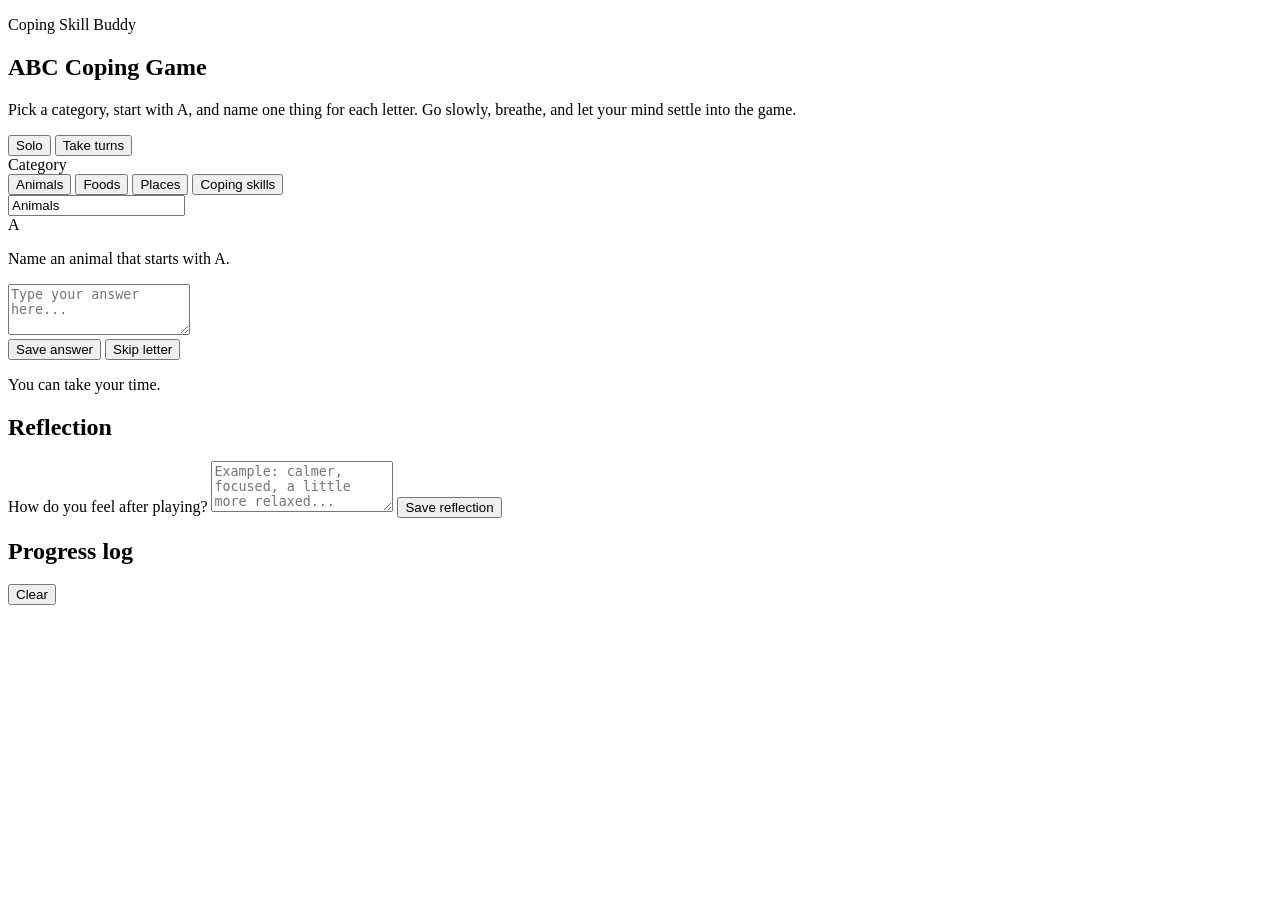
==== abc-game/index.html @ 7b6cfbcb "Publish ABC game page" ====
<!DOCTYPE html>
<html lang="en">
<head>
  <meta charset="UTF-8" />
  <meta name="viewport" content="width=device-width, initial-scale=1.0" />
  <title>ABC Coping Game</title>
  <link rel="stylesheet" href="style.css" />
</head>
<body>
  <main class="app">
    <section class="hero">
      <p class="eyebrow">Coping Skill Buddy</p>
      <h1>ABC Coping Game</h1>
      <p class="intro">Pick a category, start with A, and name one thing for each letter. Go slowly, breathe, and let your mind settle into the game.</p>
    </section>

    <section class="controls" aria-label="Game controls">
      <div class="mode-row">
        <button class="mode-button active" data-mode="solo" type="button">Solo</button>
        <button class="mode-button" data-mode="turns" type="button">Take turns</button>
      </div>

      <label for="categoryInput">Category</label>
      <div class="category-buttons" aria-label="Quick category buttons">
        <button type="button" data-category="Animals">Animals</button>
        <button type="button" data-category="Foods">Foods</button>
        <button type="button" data-category="Places">Places</button>
        <button type="button" data-category="Coping skills">Coping skills</button>
      </div>
      <input id="categoryInput" type="text" value="Animals" />
    </section>

    <section class="game-card" aria-label="Current letter challenge">
      <div class="letter" id="currentLetter">A</div>
      <p id="promptText">Name an animal that starts with A.</p>
      <textarea id="answerInput" rows="3" placeholder="Type your answer here..."></textarea>
      <div class="actions">
        <button id="saveButton" type="button">Save answer</button>
        <button id="skipButton" class="secondary" type="button">Skip letter</button>
      </div>
      <p id="encouragement" class="encouragement" aria-live="polite">You can take your time.</p>
    </section>

    <section class="reflection" aria-label="Reflection panel">
      <h2>Reflection</h2>
      <label for="reflectionInput">How do you feel after playing?</label>
      <textarea id="reflectionInput" rows="3" placeholder="Example: calmer, focused, a little more relaxed..."></textarea>
      <button id="saveReflectionButton" type="button">Save reflection</button>
    </section>

    <section class="progress" aria-label="Progress log">
      <div class="progress-header">
        <h2>Progress log</h2>
        <button id="clearButton" class="secondary" type="button">Clear</button>
      </div>
      <div id="progressList" class="progress-list"></div>
    </section>
  </main>

  <script src="script.js"></script>
</body>
</html>
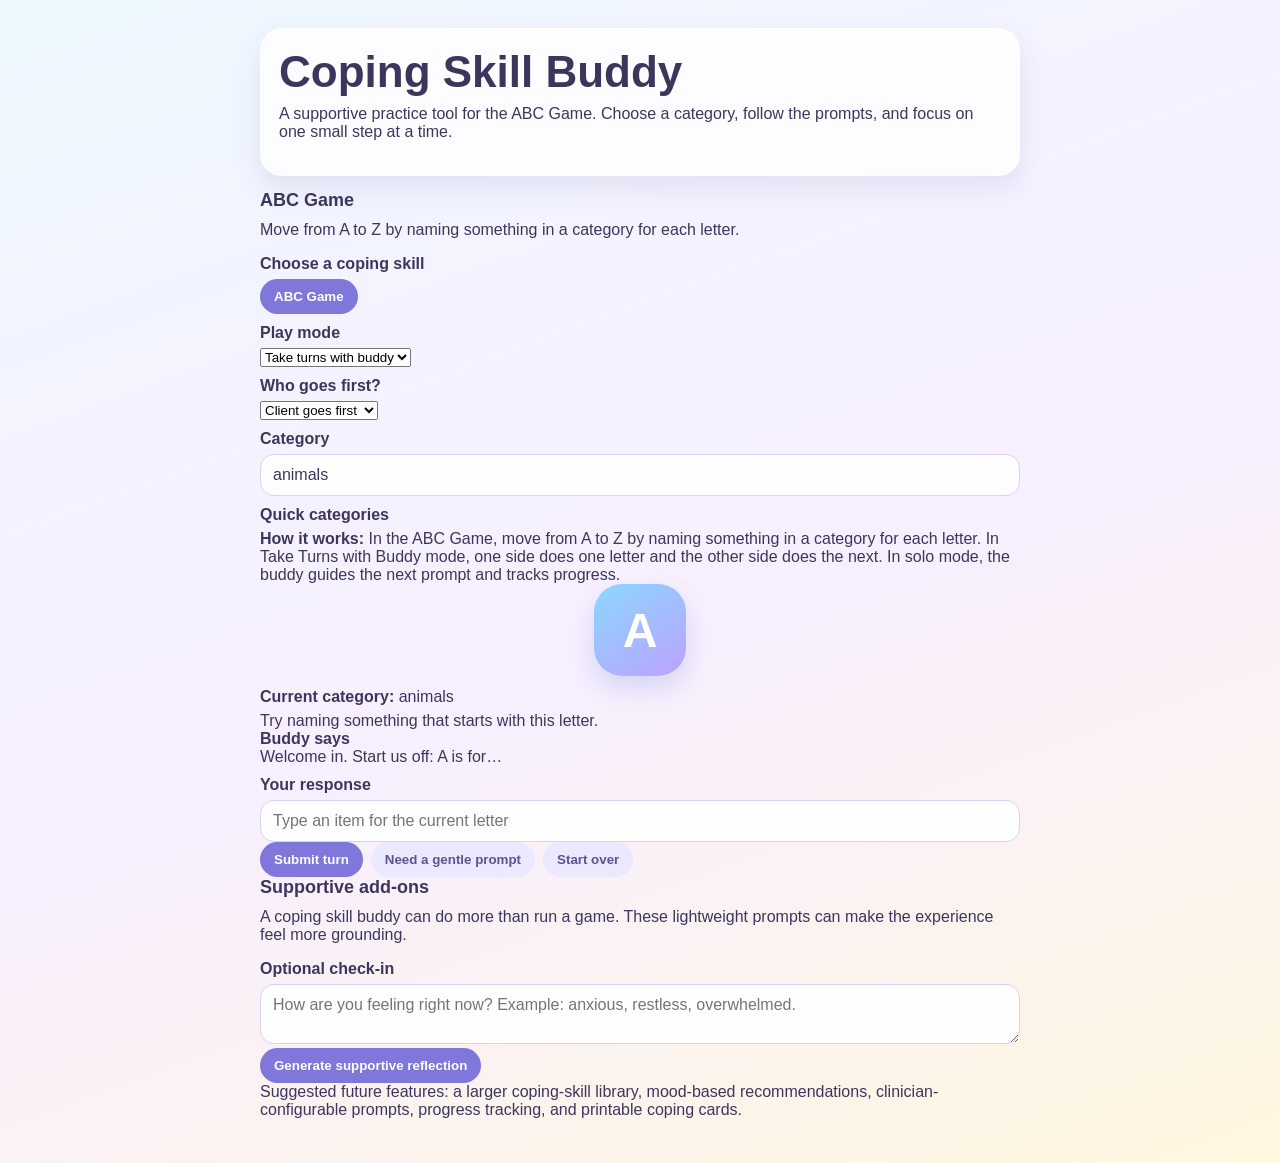
==== commit 66da1ff8: "Update ABC game page to match uploaded buddy HTML" ====
--- a/abc-game/index.html
+++ b/abc-game/index.html
@@ -3,57 +3,106 @@
 <head>
   <meta charset="UTF-8" />
   <meta name="viewport" content="width=device-width, initial-scale=1.0" />
-  <title>ABC Coping Game</title>
+  <title>Coping Skill Buddy - ABC Game</title>
   <link rel="stylesheet" href="style.css" />
 </head>
 <body>
   <main class="app">
     <section class="hero">
-      <p class="eyebrow">Coping Skill Buddy</p>
-      <h1>ABC Coping Game</h1>
-      <p class="intro">Pick a category, start with A, and name one thing for each letter. Go slowly, breathe, and let your mind settle into the game.</p>
+      <h1>Coping Skill Buddy</h1>
+      <p>A supportive practice tool for the ABC Game. Choose a category, follow the prompts, and focus on one small step at a time.</p>
     </section>
 
-    <section class="controls" aria-label="Game controls">
-      <div class="mode-row">
-        <button class="mode-button active" data-mode="solo" type="button">Solo</button>
-        <button class="mode-button" data-mode="turns" type="button">Take turns</button>
+    <section class="grid">
+      <div class="card">
+        <h2>ABC Game</h2>
+        <p class="subtle">Move from A to Z by naming something in a category for each letter.</p>
+
+        <div class="field">
+          <label>Choose a coping skill</label>
+          <div class="tab-row" aria-label="Coping skill tabs">
+            <button class="tab-button active" type="button">ABC Game</button>
+          </div>
+        </div>
+
+        <div class="row" id="abcControls">
+          <div class="field" id="modeField">
+            <label for="mode">Play mode</label>
+            <select id="mode">
+              <option value="turns">Take turns with buddy</option>
+              <option value="solo">Solo practice</option>
+            </select>
+          </div>
+          <div class="field" id="firstTurnField">
+            <label for="firstTurn">Who goes first?</label>
+            <select id="firstTurn">
+              <option value="client">Client goes first</option>
+              <option value="buddy">Buddy goes first</option>
+            </select>
+          </div>
+          <div class="field" id="categoryField">
+            <label for="category">Category</label>
+            <input id="category" type="text" value="animals" placeholder="Examples: animals, foods, places" />
+          </div>
+        </div>
+
+        <div class="field" id="quickCategoryField">
+          <label>Quick categories</label>
+          <div class="chips" id="quickCategories"></div>
+        </div>
+
+        <div class="helper" id="gameInstructions">
+          <strong>How it works:</strong>
+          In the ABC Game, move from A to Z by naming something in a category for each letter. In Take Turns with Buddy mode, one side does one letter and the other side does the next. In solo mode, the buddy guides the next prompt and tracks progress.
+        </div>
+
+        <div class="game-panel" id="gamePanel">
+          <div class="letter-box" id="abcPanel">
+            <div class="letter" id="currentLetter">A</div>
+            <div>
+              <div><strong>Current category:</strong> <span id="currentCategory">animals</span></div>
+              <div class="subtle" style="margin:6px 0 0;">Try naming something that starts with this letter.</div>
+            </div>
+          </div>
+
+          <div class="buddy-box" id="standardBuddyBox">
+            <strong>Buddy says</strong>
+            <div id="buddyMessage">Welcome in. Start us off: A is for…</div>
+          </div>
+
+          <div class="field" id="abcResponseField">
+            <label for="response">Your response</label>
+            <input id="response" type="text" placeholder="Type an item for the current letter" />
+          </div>
+
+          <div class="actions">
+            <button class="primary" id="submitBtn">Submit turn</button>
+            <button class="secondary" id="hintBtn">Need a gentle prompt</button>
+            <button class="secondary" id="resetBtn">Start over</button>
+          </div>
+
+          <div class="status" id="statusBox"></div>
+          <div class="log" id="log"></div>
+        </div>
       </div>
 
-      <label for="categoryInput">Category</label>
-      <div class="category-buttons" aria-label="Quick category buttons">
-        <button type="button" data-category="Animals">Animals</button>
-        <button type="button" data-category="Foods">Foods</button>
-        <button type="button" data-category="Places">Places</button>
-        <button type="button" data-category="Coping skills">Coping skills</button>
+      <div class="card">
+        <h2>Supportive add-ons</h2>
+        <p class="subtle">A coping skill buddy can do more than run a game. These lightweight prompts can make the experience feel more grounding.</p>
+
+        <div class="field">
+          <label for="checkIn">Optional check-in</label>
+          <textarea id="checkIn" placeholder="How are you feeling right now? Example: anxious, restless, overwhelmed."></textarea>
+        </div>
+
+        <div class="actions">
+          <button class="primary" id="reflectBtn">Generate supportive reflection</button>
+        </div>
+
+        <div class="status" id="reflectionBox"></div>
+
+        <p class="footer-note">Suggested future features: a larger coping-skill library, mood-based recommendations, clinician-configurable prompts, progress tracking, and printable coping cards.</p>
       </div>
-      <input id="categoryInput" type="text" value="Animals" />
-    </section>
-
-    <section class="game-card" aria-label="Current letter challenge">
-      <div class="letter" id="currentLetter">A</div>
-      <p id="promptText">Name an animal that starts with A.</p>
-      <textarea id="answerInput" rows="3" placeholder="Type your answer here..."></textarea>
-      <div class="actions">
-        <button id="saveButton" type="button">Save answer</button>
-        <button id="skipButton" class="secondary" type="button">Skip letter</button>
-      </div>
-      <p id="encouragement" class="encouragement" aria-live="polite">You can take your time.</p>
-    </section>
-
-    <section class="reflection" aria-label="Reflection panel">
-      <h2>Reflection</h2>
-      <label for="reflectionInput">How do you feel after playing?</label>
-      <textarea id="reflectionInput" rows="3" placeholder="Example: calmer, focused, a little more relaxed..."></textarea>
-      <button id="saveReflectionButton" type="button">Save reflection</button>
-    </section>
-
-    <section class="progress" aria-label="Progress log">
-      <div class="progress-header">
-        <h2>Progress log</h2>
-        <button id="clearButton" class="secondary" type="button">Clear</button>
-      </div>
-      <div id="progressList" class="progress-list"></div>
     </section>
   </main>
 
--- a/abc-game/style.css
+++ b/abc-game/style.css
@@ -0,0 +1,180 @@
+* {
+  box-sizing: border-box;
+}
+
+body {
+  min-height: 100vh;
+  margin: 0;
+  font-family: Arial, Helvetica, sans-serif;
+  background: linear-gradient(160deg, #edf8ff 0%, #f8efff 55%, #fff7df 100%);
+  color: #3d365c;
+}
+
+.app {
+  width: min(760px, calc(100vw - 28px));
+  margin: 0 auto;
+  padding: 28px 0;
+}
+
+.hero,
+.controls,
+.game-card,
+.reflection,
+.progress {
+  background: rgba(255, 255, 255, 0.78);
+  border: 1px solid rgba(255, 255, 255, 0.8);
+  border-radius: 22px;
+  padding: 18px;
+  margin-bottom: 14px;
+  box-shadow: 0 12px 28px rgba(73, 62, 120, 0.1);
+}
+
+.eyebrow {
+  margin: 0 0 6px;
+  color: #766ec9;
+  font-size: 12px;
+  font-weight: 700;
+  letter-spacing: 0.08em;
+  text-transform: uppercase;
+}
+
+h1,
+h2,
+p {
+  margin-top: 0;
+}
+
+h1 {
+  margin-bottom: 8px;
+  font-size: clamp(30px, 6vw, 44px);
+}
+
+h2 {
+  margin-bottom: 10px;
+  font-size: 18px;
+}
+
+.intro,
+#promptText,
+.encouragement {
+  line-height: 1.45;
+}
+
+label {
+  display: block;
+  margin: 10px 0 6px;
+  font-weight: 700;
+}
+
+input,
+textarea {
+  width: 100%;
+  border: 1px solid #d8d2f5;
+  border-radius: 14px;
+  padding: 11px 12px;
+  color: #3d365c;
+  font: inherit;
+  outline: none;
+  background: rgba(255, 255, 255, 0.9);
+}
+
+input:focus,
+textarea:focus {
+  border-color: #867be1;
+  box-shadow: 0 0 0 3px rgba(134, 123, 225, 0.18);
+}
+
+button {
+  border: 0;
+  border-radius: 999px;
+  padding: 10px 14px;
+  background: #7f77d9;
+  color: white;
+  font-weight: 700;
+  cursor: pointer;
+}
+
+button:hover {
+  background: #6d64c8;
+}
+
+.secondary {
+  background: #ebe8ff;
+  color: #5b548f;
+}
+
+.secondary:hover {
+  background: #ded9ff;
+}
+
+.mode-row,
+.category-buttons,
+.actions,
+.progress-header {
+  display: flex;
+  gap: 8px;
+  flex-wrap: wrap;
+  align-items: center;
+}
+
+.mode-button {
+  background: #ebe8ff;
+  color: #5b548f;
+}
+
+.mode-button.active {
+  background: #7f77d9;
+  color: white;
+}
+
+.category-buttons button {
+  background: #fff0b8;
+  color: #69522a;
+  padding: 8px 10px;
+  font-size: 13px;
+}
+
+.letter {
+  display: grid;
+  place-items: center;
+  width: 92px;
+  height: 92px;
+  margin: 0 auto 12px;
+  border-radius: 28px;
+  background: linear-gradient(145deg, #8bd7ff, #bda2ff);
+  color: white;
+  font-size: 48px;
+  font-weight: 800;
+  box-shadow: 0 12px 24px rgba(111, 139, 214, 0.25);
+}
+
+.encouragement {
+  margin: 10px 0 0;
+  color: #6c6388;
+  font-style: italic;
+}
+
+.progress-header {
+  justify-content: space-between;
+}
+
+.progress-list {
+  display: grid;
+  gap: 8px;
+}
+
+.entry {
+  padding: 10px;
+  border-radius: 14px;
+  background: #f7f4ff;
+  border: 1px solid #e9e4ff;
+}
+
+.entry strong {
+  color: #655cc0;
+}
+
+.empty {
+  color: #766f91;
+  font-style: italic;
+}
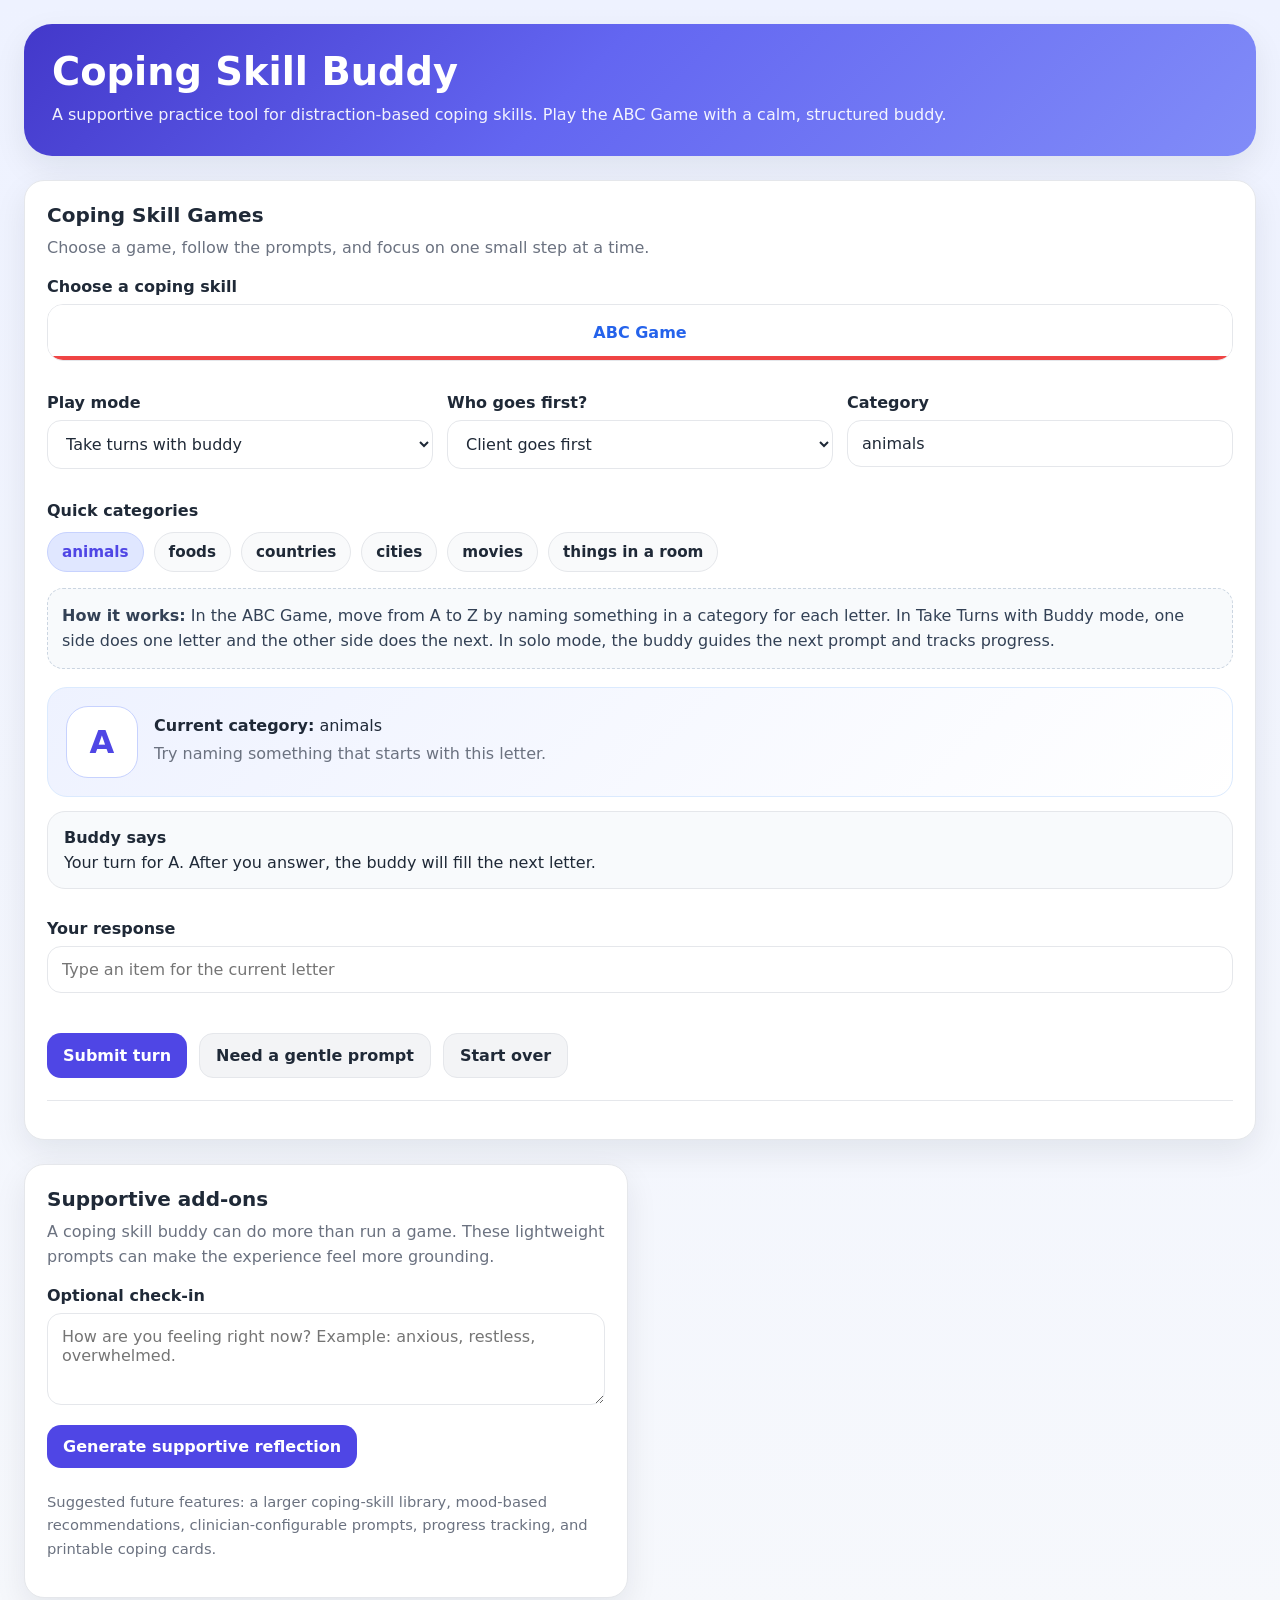
==== commit c13b8364: "Fix ABC game page behavior" ====
--- a/abc-game/index.html
+++ b/abc-game/index.html
@@ -10,17 +10,17 @@
   <main class="app">
     <section class="hero">
       <h1>Coping Skill Buddy</h1>
-      <p>A supportive practice tool for the ABC Game. Choose a category, follow the prompts, and focus on one small step at a time.</p>
+      <p>A supportive practice tool for distraction-based coping skills. Play the ABC Game with a calm, structured buddy.</p>
     </section>
 
     <section class="grid">
       <div class="card">
-        <h2>ABC Game</h2>
-        <p class="subtle">Move from A to Z by naming something in a category for each letter.</p>
+        <h2>Coping Skill Games</h2>
+        <p class="subtle">Choose a game, follow the prompts, and focus on one small step at a time.</p>
 
         <div class="field">
           <label>Choose a coping skill</label>
-          <div class="tab-row" aria-label="Coping skill tabs">
+          <div class="tab-row" id="gameTabs">
             <button class="tab-button active" type="button">ABC Game</button>
           </div>
         </div>
--- a/abc-game/style.css
+++ b/abc-game/style.css
@@ -1,180 +1,285 @@
-* {
-  box-sizing: border-box;
-}
+:root {
+  --bg: #f6f8fc;
+  --card: #ffffff;
+  --text: #1f2937;
+  --muted: #6b7280;
+  --primary: #4f46e5;
+  --primary-soft: #e0e7ff;
+  --success: #0f766e;
+  --success-soft: #ccfbf1;
+  --border: #e5e7eb;
+  --shadow: 0 12px 32px rgba(15, 23, 42, 0.08);
+  --radius: 20px;
+}
+
+* { box-sizing: border-box; }
 
 body {
+  margin: 0;
+  font-family: Inter, ui-sans-serif, system-ui, -apple-system, BlinkMacSystemFont, "Segoe UI", sans-serif;
+  background: linear-gradient(180deg, #eef2ff 0%, var(--bg) 100%);
+  color: var(--text);
   min-height: 100vh;
+}
+
+.app {
+  max-width: 1280px;
+  margin: 0 auto;
+  padding: 24px;
+}
+
+.hero {
+  background: linear-gradient(135deg, #4338ca 0%, #6366f1 45%, #818cf8 100%);
+  color: white;
+  border-radius: 28px;
+  padding: 28px;
+  box-shadow: var(--shadow);
+  margin-bottom: 24px;
+}
+
+.hero h1 {
+  margin: 0 0 10px;
+  font-size: clamp(2rem, 3vw, 2.8rem);
+  line-height: 1.05;
+}
+
+.hero p {
   margin: 0;
-  font-family: Arial, Helvetica, sans-serif;
-  background: linear-gradient(160deg, #edf8ff 0%, #f8efff 55%, #fff7df 100%);
-  color: #3d365c;
-}
-
-.app {
-  width: min(760px, calc(100vw - 28px));
-  margin: 0 auto;
-  padding: 28px 0;
-}
-
-.hero,
-.controls,
-.game-card,
-.reflection,
-.progress {
-  background: rgba(255, 255, 255, 0.78);
-  border: 1px solid rgba(255, 255, 255, 0.8);
-  border-radius: 22px;
-  padding: 18px;
-  margin-bottom: 14px;
-  box-shadow: 0 12px 28px rgba(73, 62, 120, 0.1);
-}
-
-.eyebrow {
-  margin: 0 0 6px;
-  color: #766ec9;
-  font-size: 12px;
-  font-weight: 700;
-  letter-spacing: 0.08em;
-  text-transform: uppercase;
-}
-
-h1,
-h2,
-p {
+  max-width: 900px;
+  line-height: 1.6;
+  color: rgba(255,255,255,0.92);
+}
+
+.grid {
+  display: grid;
+  gap: 24px;
+  grid-template-columns: 1fr;
+}
+
+@media (min-width: 900px) {
+  .grid {
+    grid-template-columns: 1fr 1fr;
+    align-items: start;
+  }
+
+  .grid > .card:first-child {
+    grid-column: 1 / -1;
+  }
+}
+
+.card {
+  background: var(--card);
+  border: 1px solid var(--border);
+  border-radius: var(--radius);
+  box-shadow: var(--shadow);
+  padding: 22px;
+  width: 100%;
+}
+
+.card h2 {
+  margin: 0 0 8px;
+  font-size: 1.25rem;
+}
+
+.subtle {
+  color: var(--muted);
+  line-height: 1.6;
   margin-top: 0;
 }
 
-h1 {
-  margin-bottom: 8px;
-  font-size: clamp(30px, 6vw, 44px);
-}
-
-h2 {
-  margin-bottom: 10px;
-  font-size: 18px;
-}
-
-.intro,
-#promptText,
-.encouragement {
-  line-height: 1.45;
+.field { margin: 16px 0; }
+
+.row {
+  display: grid;
+  gap: 14px;
+  grid-template-columns: repeat(3, 1fr);
+}
+
+@media (max-width: 750px) {
+  .row { grid-template-columns: 1fr; }
 }
 
 label {
   display: block;
-  margin: 10px 0 6px;
-  font-weight: 700;
-}
-
-input,
+  font-weight: 600;
+  margin-bottom: 8px;
+}
+
+input, select, textarea {
+  width: 100%;
+  border: 1px solid var(--border);
+  border-radius: 14px;
+  padding: 13px 14px;
+  font: inherit;
+  color: var(--text);
+  background: white;
+}
+
 textarea {
-  width: 100%;
-  border: 1px solid #d8d2f5;
-  border-radius: 14px;
-  padding: 11px 12px;
-  color: #3d365c;
+  min-height: 92px;
+  resize: vertical;
+}
+
+.chips {
+  display: flex;
+  flex-wrap: wrap;
+  gap: 10px;
+  margin-top: 12px;
+}
+
+.chip {
+  border: 1px solid var(--border);
+  background: #f9fafb;
+  color: var(--text);
+  border-radius: 999px;
+  padding: 10px 14px;
+  cursor: pointer;
+  font-size: 0.95rem;
+}
+
+.chip.active, .chip:hover {
+  background: var(--primary-soft);
+  border-color: #c7d2fe;
+  color: var(--primary);
+}
+
+.tab-row {
+  display: grid;
+  grid-template-columns: repeat(1, minmax(0, 1fr));
+  gap: 0;
+  border: 1px solid var(--border);
+  border-radius: 16px;
+  overflow: hidden;
+  background: #f7f7fb;
+}
+
+.tab-button {
+  appearance: none;
+  border: 0;
+  border-radius: 0;
+  background: white;
+  color: #2563eb;
+  box-shadow: inset 0 -4px 0 #ef4444;
+  padding: 18px 16px;
   font: inherit;
-  outline: none;
-  background: rgba(255, 255, 255, 0.9);
-}
-
-input:focus,
-textarea:focus {
-  border-color: #867be1;
-  box-shadow: 0 0 0 3px rgba(134, 123, 225, 0.18);
+  font-weight: 600;
+  cursor: default;
+}
+
+.helper {
+  background: #f8fafc;
+  border: 1px dashed #cbd5e1;
+  border-radius: 16px;
+  padding: 14px;
+  color: #334155;
+  line-height: 1.6;
+}
+
+.game-panel {
+  display: grid;
+  gap: 14px;
+  margin-top: 18px;
+}
+
+.letter-box {
+  display: flex;
+  align-items: center;
+  gap: 16px;
+  background: linear-gradient(135deg, #eef2ff, #ffffff);
+  border: 1px solid #dbeafe;
+  border-radius: 20px;
+  padding: 18px;
+}
+
+.letter {
+  width: 72px;
+  height: 72px;
+  border-radius: 22px;
+  background: white;
+  display: grid;
+  place-items: center;
+  font-size: 2rem;
+  font-weight: 800;
+  color: var(--primary);
+  border: 1px solid #c7d2fe;
+  flex-shrink: 0;
+}
+
+.buddy-box {
+  background: #f8fafc;
+  border-radius: 18px;
+  border: 1px solid var(--border);
+  padding: 16px;
+}
+
+.buddy-box strong {
+  display: block;
+  margin-bottom: 6px;
+}
+
+.actions {
+  display: flex;
+  flex-wrap: wrap;
+  gap: 12px;
+  margin-top: 10px;
 }
 
 button {
   border: 0;
-  border-radius: 999px;
-  padding: 10px 14px;
-  background: #7f77d9;
+  border-radius: 14px;
+  padding: 12px 16px;
+  font: inherit;
+  font-weight: 600;
+  cursor: pointer;
+}
+
+.primary {
+  background: var(--primary);
   color: white;
-  font-weight: 700;
-  cursor: pointer;
-}
-
-button:hover {
-  background: #6d64c8;
 }
 
 .secondary {
-  background: #ebe8ff;
-  color: #5b548f;
-}
-
-.secondary:hover {
-  background: #ded9ff;
-}
-
-.mode-row,
-.category-buttons,
-.actions,
-.progress-header {
-  display: flex;
-  gap: 8px;
-  flex-wrap: wrap;
-  align-items: center;
-}
-
-.mode-button {
-  background: #ebe8ff;
-  color: #5b548f;
-}
-
-.mode-button.active {
-  background: #7f77d9;
-  color: white;
-}
-
-.category-buttons button {
-  background: #fff0b8;
-  color: #69522a;
-  padding: 8px 10px;
-  font-size: 13px;
-}
-
-.letter {
-  display: grid;
-  place-items: center;
-  width: 92px;
-  height: 92px;
-  margin: 0 auto 12px;
-  border-radius: 28px;
-  background: linear-gradient(145deg, #8bd7ff, #bda2ff);
-  color: white;
-  font-size: 48px;
-  font-weight: 800;
-  box-shadow: 0 12px 24px rgba(111, 139, 214, 0.25);
-}
-
-.encouragement {
-  margin: 10px 0 0;
-  color: #6c6388;
-  font-style: italic;
-}
-
-.progress-header {
-  justify-content: space-between;
-}
-
-.progress-list {
-  display: grid;
-  gap: 8px;
+  background: #f3f4f6;
+  color: var(--text);
+  border: 1px solid var(--border);
+}
+
+.status {
+  margin-top: 8px;
+  padding: 14px;
+  border-radius: 16px;
+  background: var(--success-soft);
+  color: var(--success);
+  display: none;
+  line-height: 1.5;
+}
+
+.status.show { display: block; }
+
+.log {
+  margin-top: 8px;
+  border-top: 1px solid var(--border);
+  padding-top: 16px;
+  display: grid;
+  gap: 10px;
+  max-height: 320px;
+  overflow: auto;
 }
 
 .entry {
-  padding: 10px;
   border-radius: 14px;
-  background: #f7f4ff;
-  border: 1px solid #e9e4ff;
-}
-
-.entry strong {
-  color: #655cc0;
-}
-
-.empty {
-  color: #766f91;
-  font-style: italic;
-}
+  padding: 12px 14px;
+  border: 1px solid var(--border);
+  background: #fafafa;
+}
+
+.entry.user { border-left: 4px solid #818cf8; }
+.entry.buddy { border-left: 4px solid #14b8a6; }
+.entry small { display: block; color: var(--muted); margin-bottom: 4px; }
+
+.footer-note {
+  margin-top: 22px;
+  color: var(--muted);
+  font-size: 0.92rem;
+  line-height: 1.6;
+}
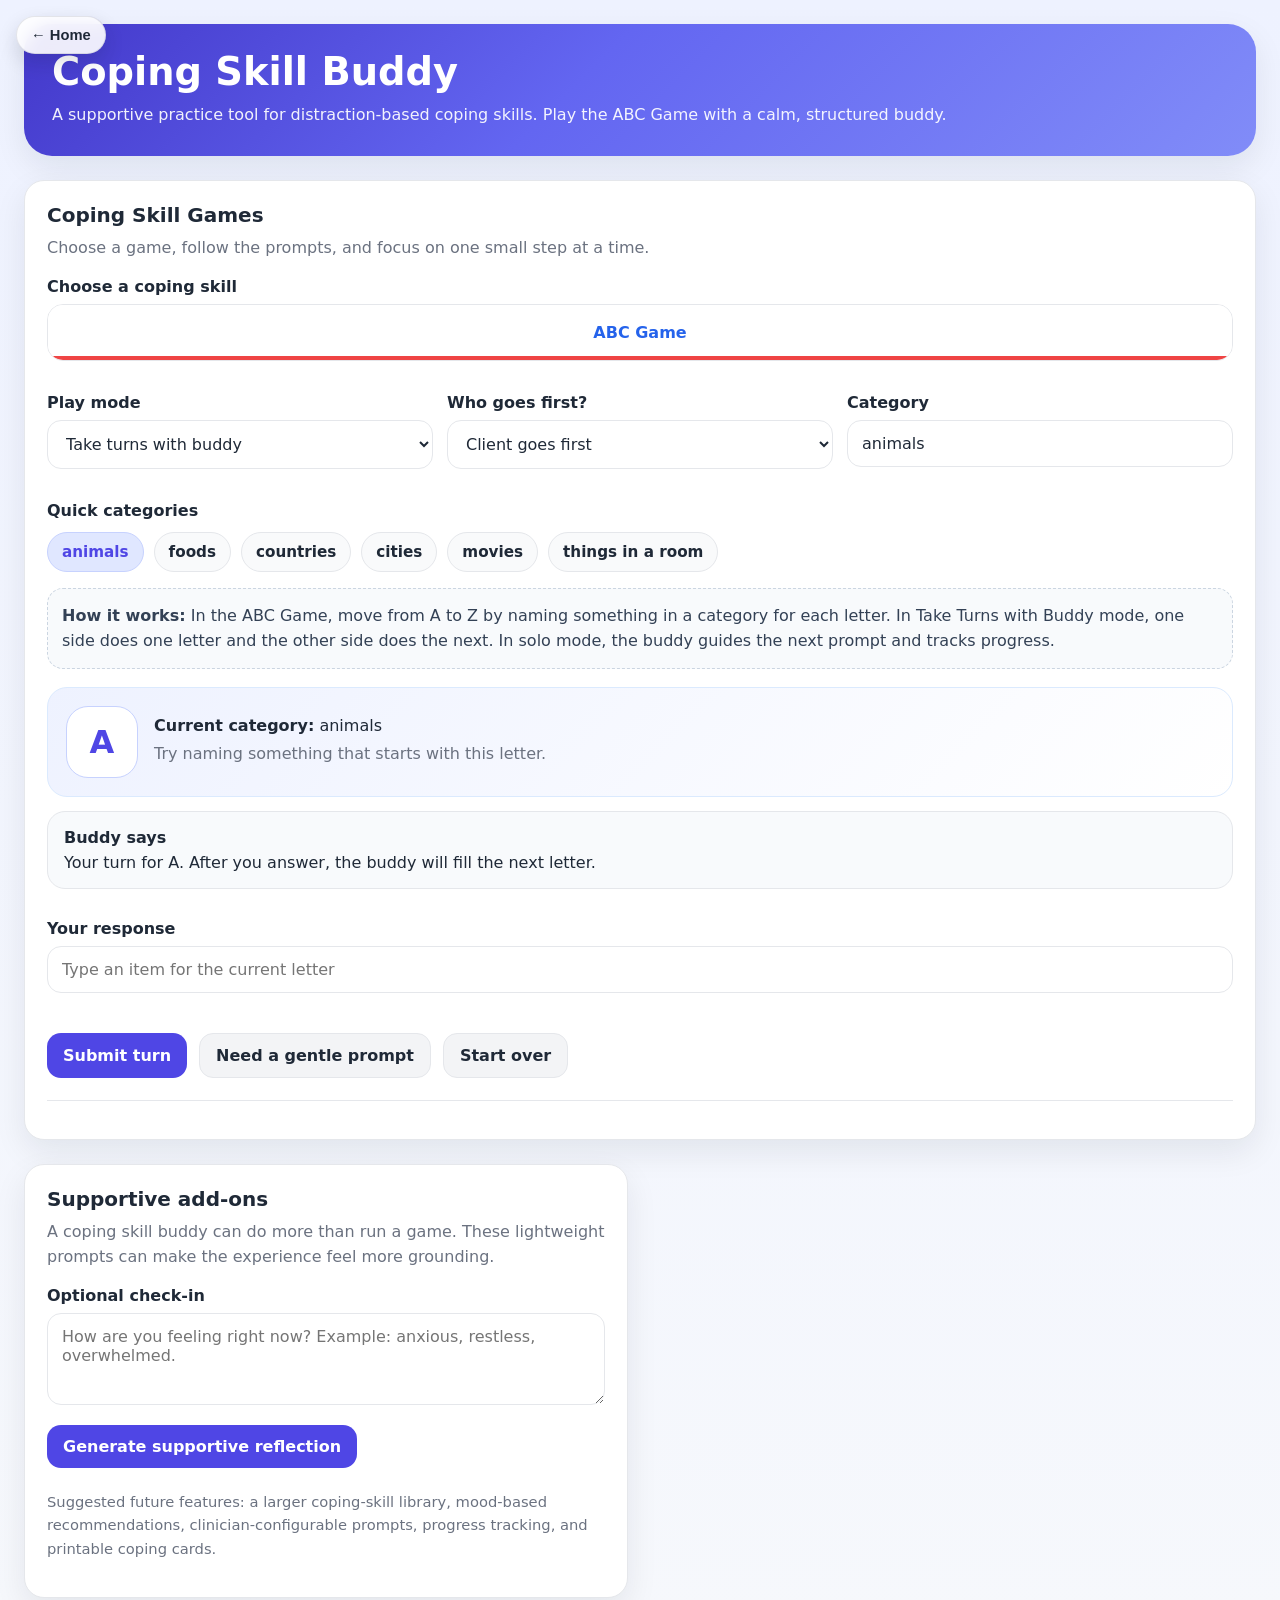
==== commit 1dd73a7b: "Add home button to ABC game page" ====
--- a/abc-game/index.html
+++ b/abc-game/index.html
@@ -5,8 +5,45 @@
   <meta name="viewport" content="width=device-width, initial-scale=1.0" />
   <title>Coping Skill Buddy - ABC Game</title>
   <link rel="stylesheet" href="style.css" />
+
+  <style>
+    .home-link {
+      position: fixed;
+      top: 16px;
+      left: 16px;
+      z-index: 9999;
+      display: inline-flex;
+      align-items: center;
+      gap: 6px;
+      padding: 10px 14px;
+      border-radius: 999px;
+      background: rgba(255, 255, 255, 0.9);
+      color: #1f2937;
+      text-decoration: none;
+      font-family: Arial, Helvetica, sans-serif;
+      font-size: 0.92rem;
+      font-weight: 700;
+      box-shadow: 0 8px 20px rgba(15, 23, 42, 0.14);
+      border: 1px solid rgba(15, 23, 42, 0.1);
+      backdrop-filter: blur(8px);
+    }
+    .home-link:hover {
+      transform: translateY(-1px);
+      box-shadow: 0 10px 24px rgba(15, 23, 42, 0.18);
+    }
+    @media (max-width: 600px) {
+      .home-link {
+        top: 10px;
+        left: 10px;
+        padding: 8px 11px;
+        font-size: 0.84rem;
+      }
+    }
+  </style>
 </head>
 <body>
+  <a class="home-link" href="../" aria-label="Back to home page">← Home</a>
+
   <main class="app">
     <section class="hero">
       <h1>Coping Skill Buddy</h1>
--- a/abc-game/style.css
+++ b/abc-game/style.css
@@ -11,9 +11,7 @@
   --shadow: 0 12px 32px rgba(15, 23, 42, 0.08);
   --radius: 20px;
 }
-
 * { box-sizing: border-box; }
-
 body {
   margin: 0;
   font-family: Inter, ui-sans-serif, system-ui, -apple-system, BlinkMacSystemFont, "Segoe UI", sans-serif;
@@ -21,13 +19,7 @@
   color: var(--text);
   min-height: 100vh;
 }
-
-.app {
-  max-width: 1280px;
-  margin: 0 auto;
-  padding: 24px;
-}
-
+.app { max-width: 1280px; margin: 0 auto; padding: 24px; }
 .hero {
   background: linear-gradient(135deg, #4338ca 0%, #6366f1 45%, #818cf8 100%);
   color: white;
@@ -36,250 +28,39 @@
   box-shadow: var(--shadow);
   margin-bottom: 24px;
 }
-
-.hero h1 {
-  margin: 0 0 10px;
-  font-size: clamp(2rem, 3vw, 2.8rem);
-  line-height: 1.05;
-}
-
-.hero p {
-  margin: 0;
-  max-width: 900px;
-  line-height: 1.6;
-  color: rgba(255,255,255,0.92);
-}
-
-.grid {
-  display: grid;
-  gap: 24px;
-  grid-template-columns: 1fr;
-}
-
-@media (min-width: 900px) {
-  .grid {
-    grid-template-columns: 1fr 1fr;
-    align-items: start;
-  }
-
-  .grid > .card:first-child {
-    grid-column: 1 / -1;
-  }
-}
-
-.card {
-  background: var(--card);
-  border: 1px solid var(--border);
-  border-radius: var(--radius);
-  box-shadow: var(--shadow);
-  padding: 22px;
-  width: 100%;
-}
-
-.card h2 {
-  margin: 0 0 8px;
-  font-size: 1.25rem;
-}
-
-.subtle {
-  color: var(--muted);
-  line-height: 1.6;
-  margin-top: 0;
-}
-
+.hero h1 { margin: 0 0 10px; font-size: clamp(2rem, 3vw, 2.8rem); line-height: 1.05; }
+.hero p { margin: 0; max-width: 900px; line-height: 1.6; color: rgba(255,255,255,0.92); }
+.grid { display: grid; gap: 24px; grid-template-columns: 1fr; }
+@media (min-width: 900px) { .grid { grid-template-columns: 1fr 1fr; align-items: start; } .grid > .card:first-child { grid-column: 1 / -1; } }
+.card { background: var(--card); border: 1px solid var(--border); border-radius: var(--radius); box-shadow: var(--shadow); padding: 22px; width: 100%; }
+.card h2 { margin: 0 0 8px; font-size: 1.25rem; }
+.subtle { color: var(--muted); line-height: 1.6; margin-top: 0; }
 .field { margin: 16px 0; }
-
-.row {
-  display: grid;
-  gap: 14px;
-  grid-template-columns: repeat(3, 1fr);
-}
-
-@media (max-width: 750px) {
-  .row { grid-template-columns: 1fr; }
-}
-
-label {
-  display: block;
-  font-weight: 600;
-  margin-bottom: 8px;
-}
-
-input, select, textarea {
-  width: 100%;
-  border: 1px solid var(--border);
-  border-radius: 14px;
-  padding: 13px 14px;
-  font: inherit;
-  color: var(--text);
-  background: white;
-}
-
-textarea {
-  min-height: 92px;
-  resize: vertical;
-}
-
-.chips {
-  display: flex;
-  flex-wrap: wrap;
-  gap: 10px;
-  margin-top: 12px;
-}
-
-.chip {
-  border: 1px solid var(--border);
-  background: #f9fafb;
-  color: var(--text);
-  border-radius: 999px;
-  padding: 10px 14px;
-  cursor: pointer;
-  font-size: 0.95rem;
-}
-
-.chip.active, .chip:hover {
-  background: var(--primary-soft);
-  border-color: #c7d2fe;
-  color: var(--primary);
-}
-
-.tab-row {
-  display: grid;
-  grid-template-columns: repeat(1, minmax(0, 1fr));
-  gap: 0;
-  border: 1px solid var(--border);
-  border-radius: 16px;
-  overflow: hidden;
-  background: #f7f7fb;
-}
-
-.tab-button {
-  appearance: none;
-  border: 0;
-  border-radius: 0;
-  background: white;
-  color: #2563eb;
-  box-shadow: inset 0 -4px 0 #ef4444;
-  padding: 18px 16px;
-  font: inherit;
-  font-weight: 600;
-  cursor: default;
-}
-
-.helper {
-  background: #f8fafc;
-  border: 1px dashed #cbd5e1;
-  border-radius: 16px;
-  padding: 14px;
-  color: #334155;
-  line-height: 1.6;
-}
-
-.game-panel {
-  display: grid;
-  gap: 14px;
-  margin-top: 18px;
-}
-
-.letter-box {
-  display: flex;
-  align-items: center;
-  gap: 16px;
-  background: linear-gradient(135deg, #eef2ff, #ffffff);
-  border: 1px solid #dbeafe;
-  border-radius: 20px;
-  padding: 18px;
-}
-
-.letter {
-  width: 72px;
-  height: 72px;
-  border-radius: 22px;
-  background: white;
-  display: grid;
-  place-items: center;
-  font-size: 2rem;
-  font-weight: 800;
-  color: var(--primary);
-  border: 1px solid #c7d2fe;
-  flex-shrink: 0;
-}
-
-.buddy-box {
-  background: #f8fafc;
-  border-radius: 18px;
-  border: 1px solid var(--border);
-  padding: 16px;
-}
-
-.buddy-box strong {
-  display: block;
-  margin-bottom: 6px;
-}
-
-.actions {
-  display: flex;
-  flex-wrap: wrap;
-  gap: 12px;
-  margin-top: 10px;
-}
-
-button {
-  border: 0;
-  border-radius: 14px;
-  padding: 12px 16px;
-  font: inherit;
-  font-weight: 600;
-  cursor: pointer;
-}
-
-.primary {
-  background: var(--primary);
-  color: white;
-}
-
-.secondary {
-  background: #f3f4f6;
-  color: var(--text);
-  border: 1px solid var(--border);
-}
-
-.status {
-  margin-top: 8px;
-  padding: 14px;
-  border-radius: 16px;
-  background: var(--success-soft);
-  color: var(--success);
-  display: none;
-  line-height: 1.5;
-}
-
+.row { display: grid; gap: 14px; grid-template-columns: repeat(3, 1fr); }
+@media (max-width: 750px) { .row { grid-template-columns: 1fr; } }
+label { display: block; font-weight: 600; margin-bottom: 8px; }
+input, select, textarea { width: 100%; border: 1px solid var(--border); border-radius: 14px; padding: 13px 14px; font: inherit; color: var(--text); background: white; }
+textarea { min-height: 92px; resize: vertical; }
+.chips { display: flex; flex-wrap: wrap; gap: 10px; margin-top: 12px; }
+.chip { border: 1px solid var(--border); background: #f9fafb; color: var(--text); border-radius: 999px; padding: 10px 14px; cursor: pointer; font-size: 0.95rem; }
+.chip.active, .chip:hover { background: var(--primary-soft); border-color: #c7d2fe; color: var(--primary); }
+.tab-row { display: grid; grid-template-columns: repeat(1, minmax(0, 1fr)); gap: 0; border: 1px solid var(--border); border-radius: 16px; overflow: hidden; background: #f7f7fb; }
+.tab-button { appearance: none; border: 0; border-radius: 0; background: white; color: #2563eb; padding: 18px 16px; font: inherit; font-weight: 600; cursor: pointer; box-shadow: inset 0 -4px 0 #ef4444; }
+.helper { background: #f8fafc; border: 1px dashed #cbd5e1; border-radius: 16px; padding: 14px; color: #334155; line-height: 1.6; }
+.game-panel { display: grid; gap: 14px; margin-top: 18px; }
+.letter-box { display: flex; align-items: center; gap: 16px; background: linear-gradient(135deg, #eef2ff, #ffffff); border: 1px solid #dbeafe; border-radius: 20px; padding: 18px; }
+.letter { width: 72px; height: 72px; border-radius: 22px; background: white; display: grid; place-items: center; font-size: 2rem; font-weight: 800; color: var(--primary); border: 1px solid #c7d2fe; flex-shrink: 0; }
+.buddy-box { background: #f8fafc; border-radius: 18px; border: 1px solid var(--border); padding: 16px; }
+.buddy-box strong { display: block; margin-bottom: 6px; }
+.actions { display: flex; flex-wrap: wrap; gap: 12px; margin-top: 10px; }
+button { border: 0; border-radius: 14px; padding: 12px 16px; font: inherit; font-weight: 600; cursor: pointer; }
+.primary { background: var(--primary); color: white; }
+.secondary { background: #f3f4f6; color: var(--text); border: 1px solid var(--border); }
+.status { margin-top: 8px; padding: 14px; border-radius: 16px; background: var(--success-soft); color: var(--success); display: none; }
 .status.show { display: block; }
-
-.log {
-  margin-top: 8px;
-  border-top: 1px solid var(--border);
-  padding-top: 16px;
-  display: grid;
-  gap: 10px;
-  max-height: 320px;
-  overflow: auto;
-}
-
-.entry {
-  border-radius: 14px;
-  padding: 12px 14px;
-  border: 1px solid var(--border);
-  background: #fafafa;
-}
-
+.log { margin-top: 8px; border-top: 1px solid var(--border); padding-top: 16px; display: grid; gap: 10px; max-height: 320px; overflow: auto; }
+.entry { border-radius: 14px; padding: 12px 14px; border: 1px solid var(--border); background: #fafafa; }
 .entry.user { border-left: 4px solid #818cf8; }
 .entry.buddy { border-left: 4px solid #14b8a6; }
 .entry small { display: block; color: var(--muted); margin-bottom: 4px; }
-
-.footer-note {
-  margin-top: 22px;
-  color: var(--muted);
-  font-size: 0.92rem;
-  line-height: 1.6;
-}
+.footer-note { margin-top: 22px; color: var(--muted); font-size: 0.92rem; line-height: 1.6; }
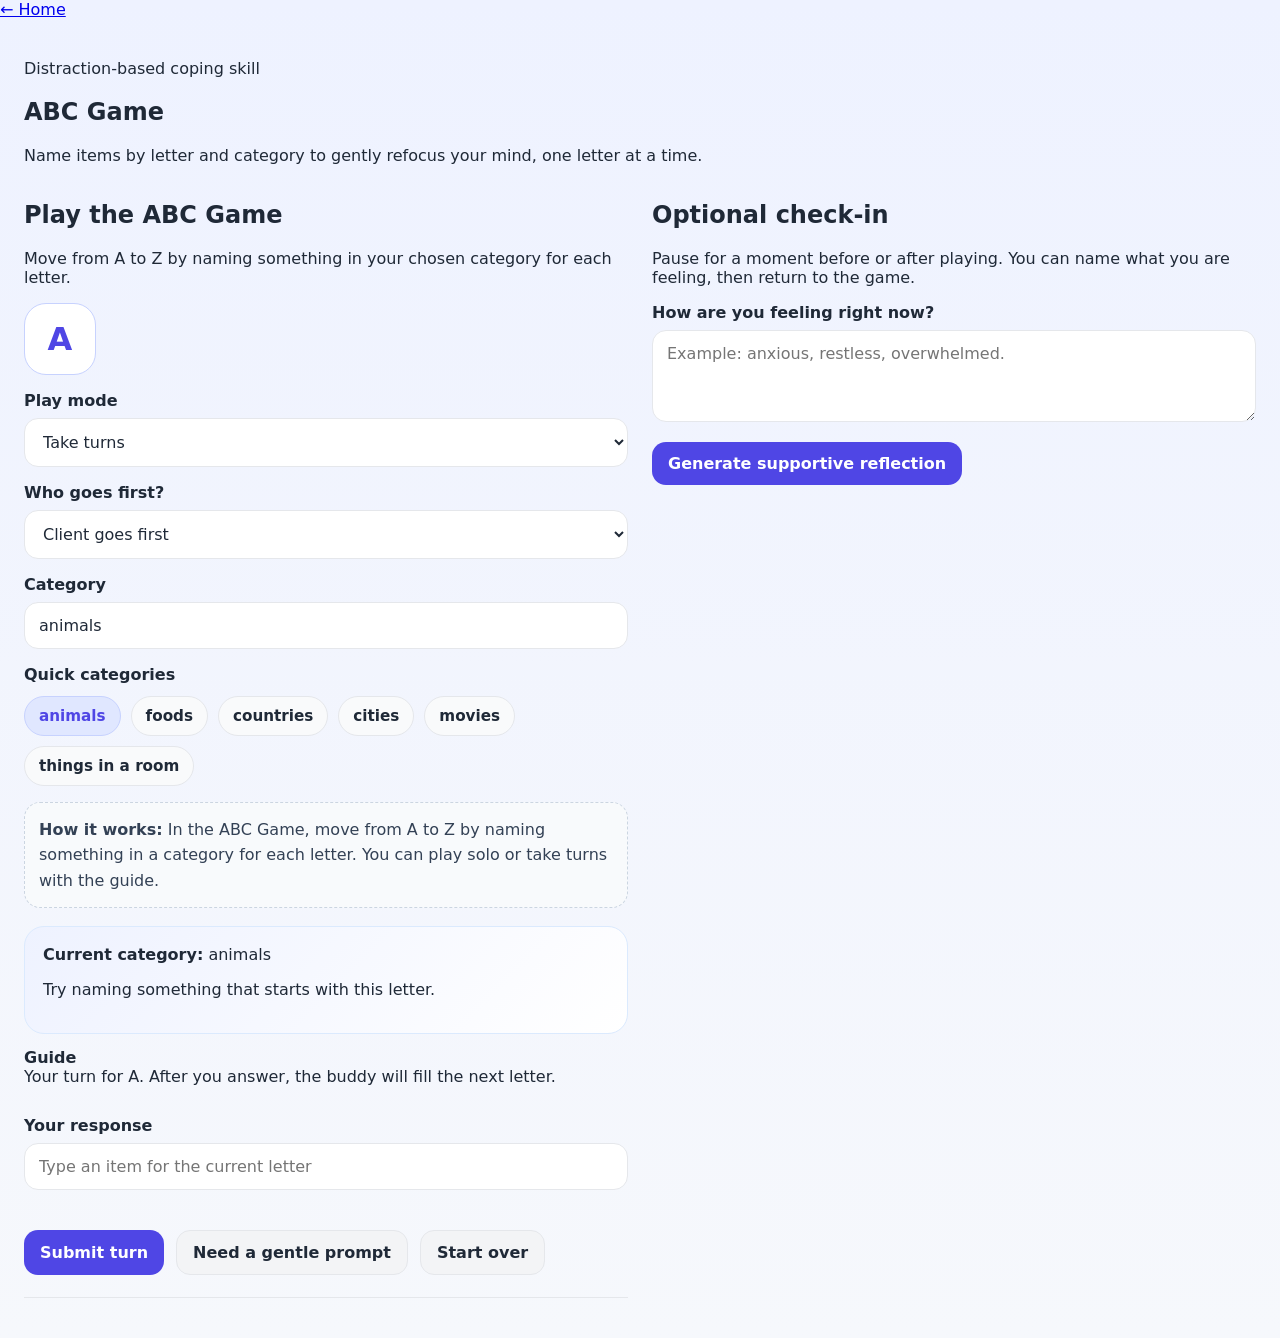
==== commit 27de0b80: "Redesign ABC Game page" ====
--- a/abc-game/index.html
+++ b/abc-game/index.html
@@ -3,70 +3,34 @@
 <head>
   <meta charset="UTF-8" />
   <meta name="viewport" content="width=device-width, initial-scale=1.0" />
-  <title>Coping Skill Buddy - ABC Game</title>
+  <title>ABC Game</title>
   <link rel="stylesheet" href="style.css" />
-
-  <style>
-    .home-link {
-      position: fixed;
-      top: 16px;
-      left: 16px;
-      z-index: 9999;
-      display: inline-flex;
-      align-items: center;
-      gap: 6px;
-      padding: 10px 14px;
-      border-radius: 999px;
-      background: rgba(255, 255, 255, 0.9);
-      color: #1f2937;
-      text-decoration: none;
-      font-family: Arial, Helvetica, sans-serif;
-      font-size: 0.92rem;
-      font-weight: 700;
-      box-shadow: 0 8px 20px rgba(15, 23, 42, 0.14);
-      border: 1px solid rgba(15, 23, 42, 0.1);
-      backdrop-filter: blur(8px);
-    }
-    .home-link:hover {
-      transform: translateY(-1px);
-      box-shadow: 0 10px 24px rgba(15, 23, 42, 0.18);
-    }
-    @media (max-width: 600px) {
-      .home-link {
-        top: 10px;
-        left: 10px;
-        padding: 8px 11px;
-        font-size: 0.84rem;
-      }
-    }
-  </style>
 </head>
 <body>
   <a class="home-link" href="../" aria-label="Back to home page">← Home</a>
 
   <main class="app">
-    <section class="hero">
-      <h1>Coping Skill Buddy</h1>
-      <p>A supportive practice tool for distraction-based coping skills. Play the ABC Game with a calm, structured buddy.</p>
+    <section class="header">
+      <p class="eyebrow">Distraction-based coping skill</p>
+      <h1>ABC Game</h1>
+      <p>Name items by letter and category to gently refocus your mind, one letter at a time.</p>
     </section>
 
     <section class="grid">
-      <div class="card">
-        <h2>Coping Skill Games</h2>
-        <p class="subtle">Choose a game, follow the prompts, and focus on one small step at a time.</p>
-
-        <div class="field">
-          <label>Choose a coping skill</label>
-          <div class="tab-row" id="gameTabs">
-            <button class="tab-button active" type="button">ABC Game</button>
+      <section class="panel" aria-labelledby="gameTitle">
+        <div class="panel-heading">
+          <div>
+            <h2 id="gameTitle">Play the ABC Game</h2>
+            <p>Move from A to Z by naming something in your chosen category for each letter.</p>
           </div>
+          <div class="letter" id="currentLetter">A</div>
         </div>
 
-        <div class="row" id="abcControls">
+        <div class="controls" id="abcControls">
           <div class="field" id="modeField">
             <label for="mode">Play mode</label>
             <select id="mode">
-              <option value="turns">Take turns with buddy</option>
+              <option value="turns">Take turns</option>
               <option value="solo">Solo practice</option>
             </select>
           </div>
@@ -74,7 +38,7 @@
             <label for="firstTurn">Who goes first?</label>
             <select id="firstTurn">
               <option value="client">Client goes first</option>
-              <option value="buddy">Buddy goes first</option>
+              <option value="buddy">Guide goes first</option>
             </select>
           </div>
           <div class="field" id="categoryField">
@@ -89,21 +53,19 @@
         </div>
 
         <div class="helper" id="gameInstructions">
-          <strong>How it works:</strong>
-          In the ABC Game, move from A to Z by naming something in a category for each letter. In Take Turns with Buddy mode, one side does one letter and the other side does the next. In solo mode, the buddy guides the next prompt and tracks progress.
+          <strong>How it works:</strong> In the ABC Game, move from A to Z by naming something in a category for each letter. You can play solo or take turns with the guide.
         </div>
 
         <div class="game-panel" id="gamePanel">
           <div class="letter-box" id="abcPanel">
-            <div class="letter" id="currentLetter">A</div>
             <div>
-              <div><strong>Current category:</strong> <span id="currentCategory">animals</span></div>
-              <div class="subtle" style="margin:6px 0 0;">Try naming something that starts with this letter.</div>
+              <strong>Current category:</strong> <span id="currentCategory">animals</span>
+              <p>Try naming something that starts with this letter.</p>
             </div>
           </div>
 
-          <div class="buddy-box" id="standardBuddyBox">
-            <strong>Buddy says</strong>
+          <div class="guide-box" id="standardBuddyBox">
+            <strong>Guide</strong>
             <div id="buddyMessage">Welcome in. Start us off: A is for…</div>
           </div>
 
@@ -121,25 +83,20 @@
           <div class="status" id="statusBox"></div>
           <div class="log" id="log"></div>
         </div>
-      </div>
+      </section>
 
-      <div class="card">
-        <h2>Supportive add-ons</h2>
-        <p class="subtle">A coping skill buddy can do more than run a game. These lightweight prompts can make the experience feel more grounding.</p>
-
+      <section class="panel side-panel" aria-labelledby="reflectionTitle">
+        <h2 id="reflectionTitle">Optional check-in</h2>
+        <p>Pause for a moment before or after playing. You can name what you are feeling, then return to the game.</p>
         <div class="field">
-          <label for="checkIn">Optional check-in</label>
-          <textarea id="checkIn" placeholder="How are you feeling right now? Example: anxious, restless, overwhelmed."></textarea>
+          <label for="checkIn">How are you feeling right now?</label>
+          <textarea id="checkIn" placeholder="Example: anxious, restless, overwhelmed."></textarea>
         </div>
-
         <div class="actions">
           <button class="primary" id="reflectBtn">Generate supportive reflection</button>
         </div>
-
         <div class="status" id="reflectionBox"></div>
-
-        <p class="footer-note">Suggested future features: a larger coping-skill library, mood-based recommendations, clinician-configurable prompts, progress tracking, and printable coping cards.</p>
-      </div>
+      </section>
     </section>
   </main>
 
